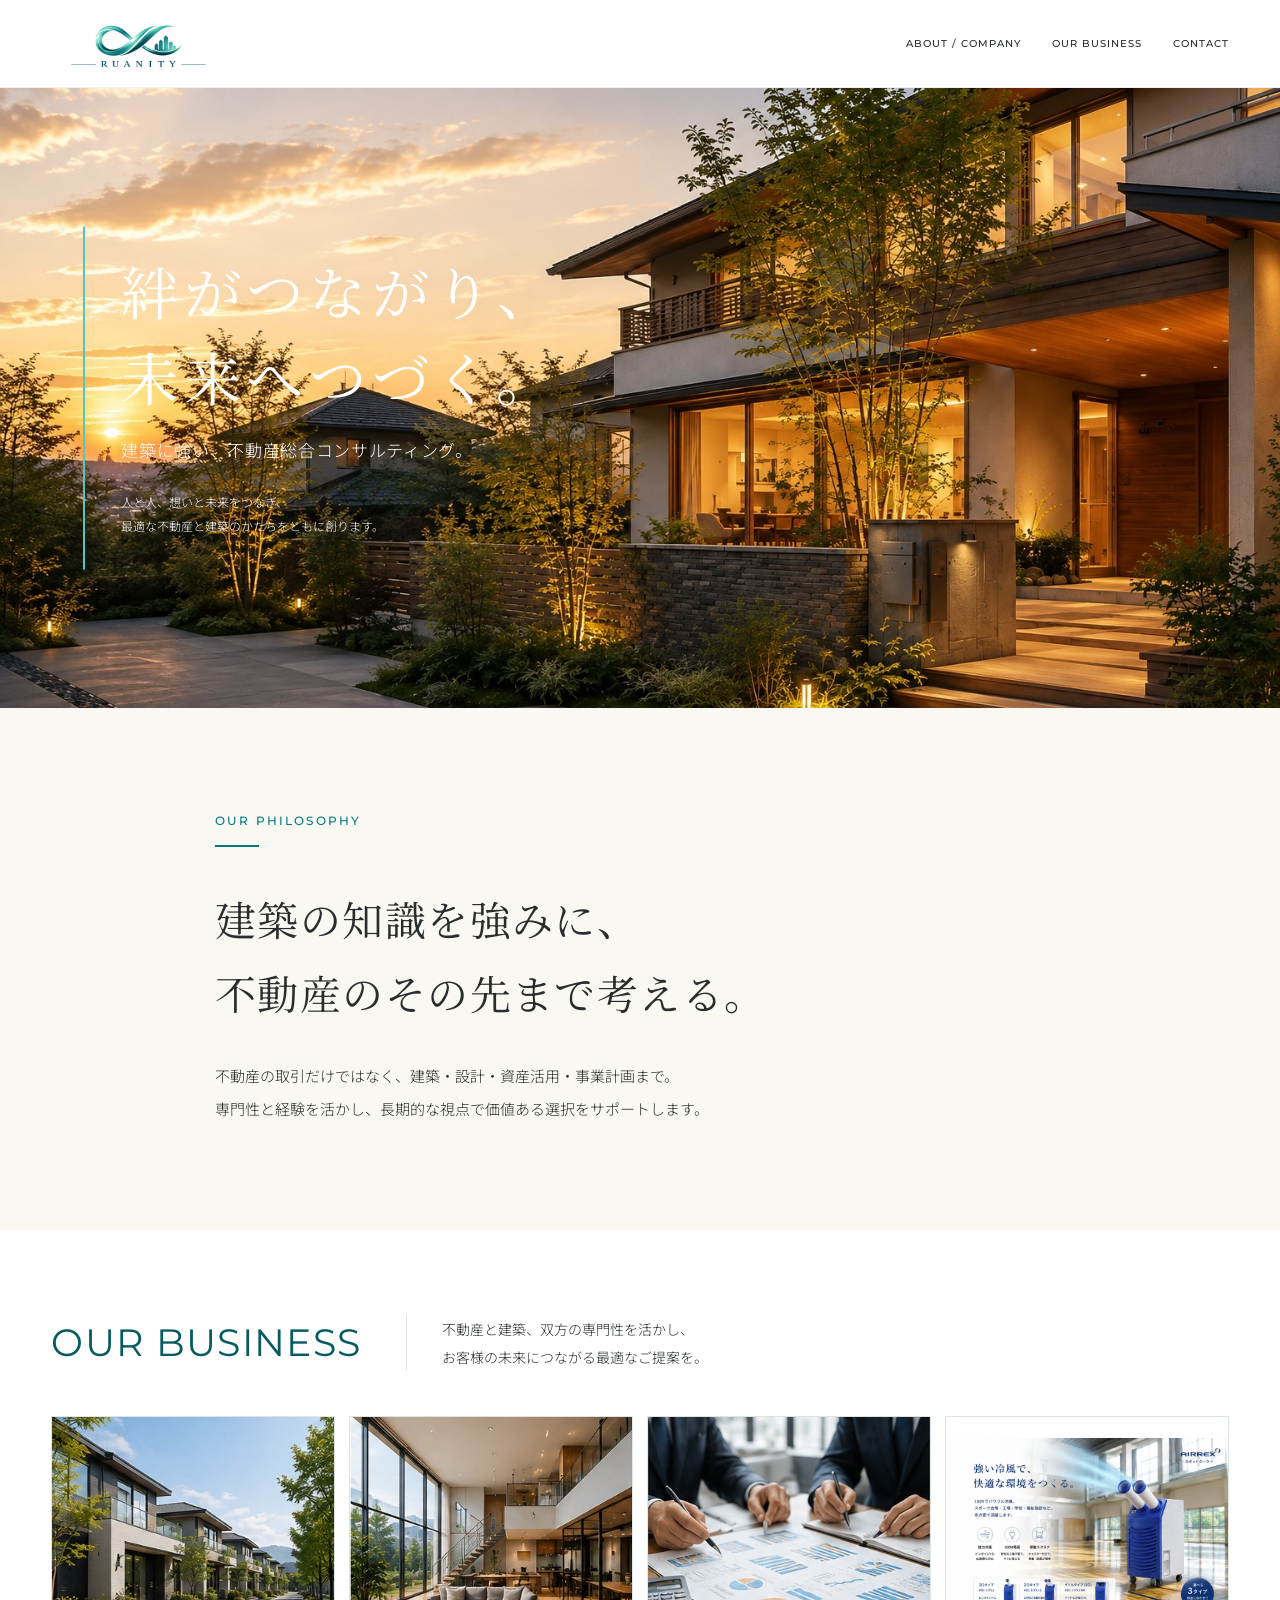
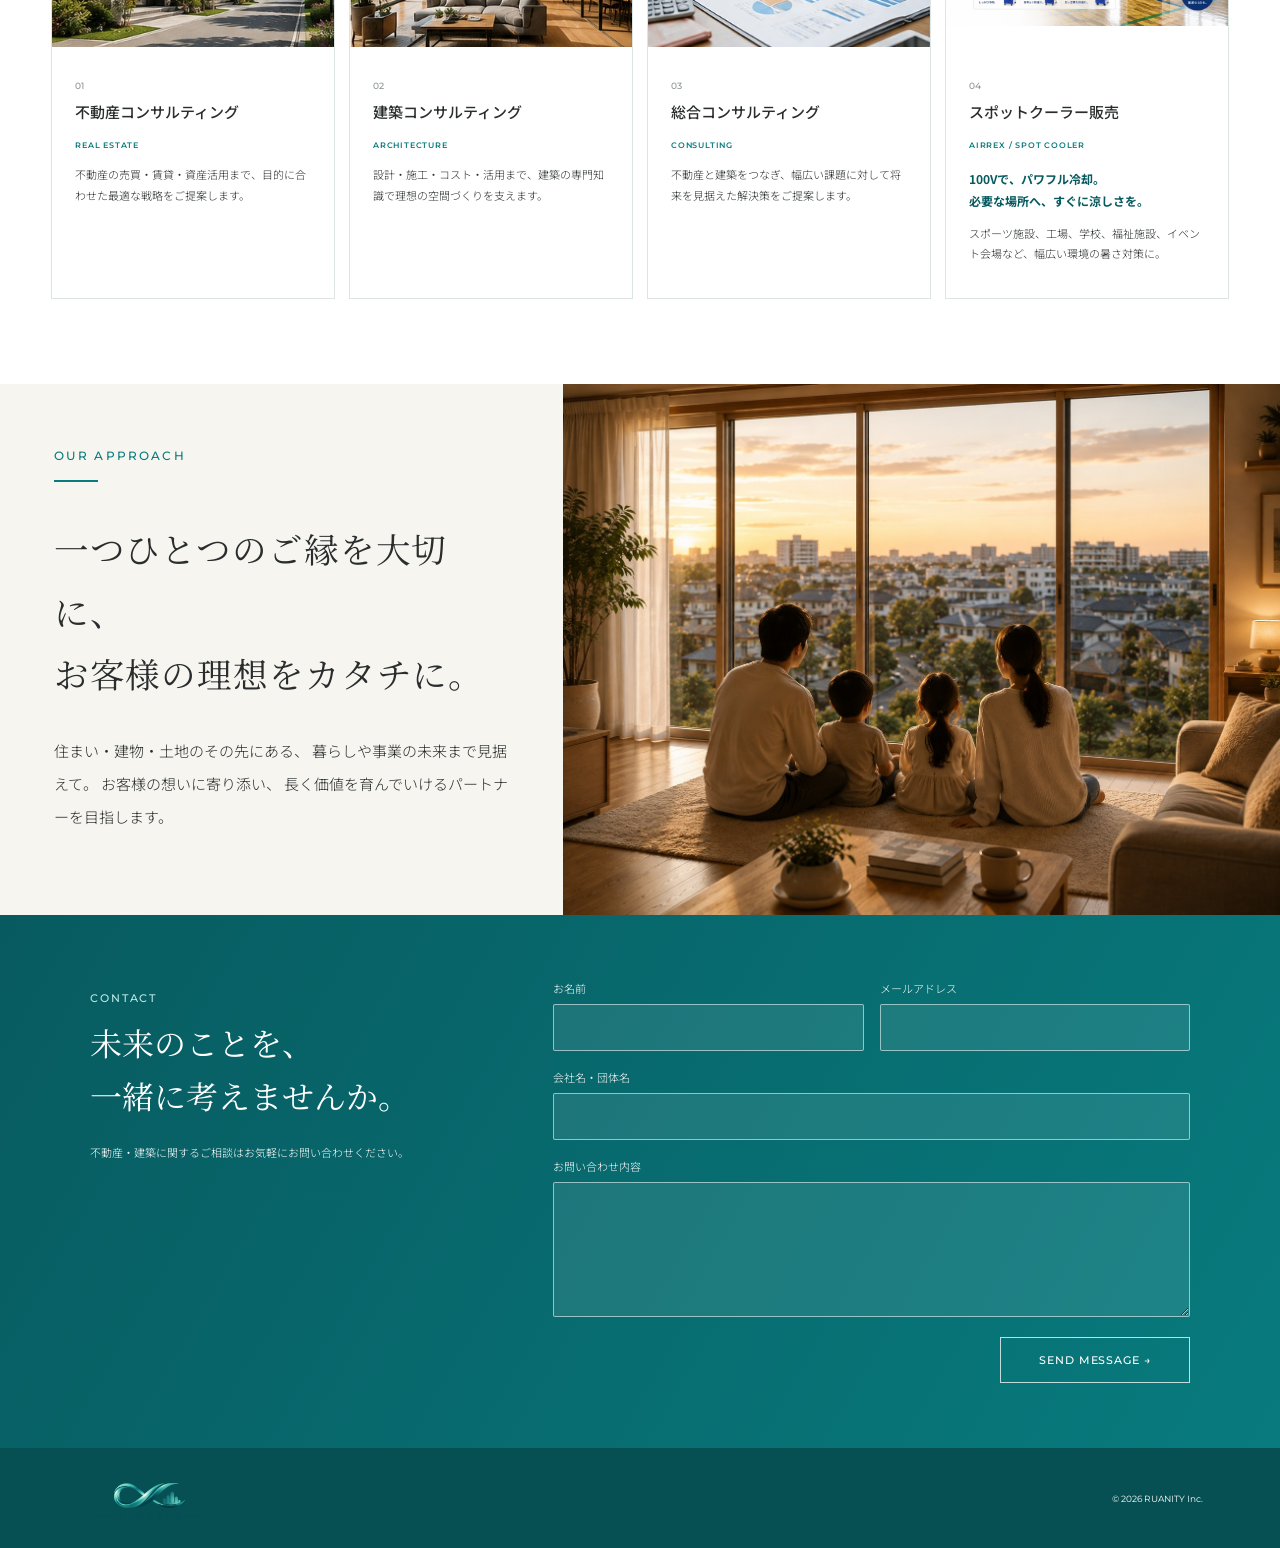
==== index.html @ d3b25cd1 "Update index.html" ====
<!doctype html>
<html lang="ja">
<head>
<meta charset="utf-8">
<meta name="viewport" content="width=device-width,initial-scale=1">
<title>RUANITY株式会社｜建築に強い、不動産総合コンサルティング。</title>
<meta name="description" content="絆がつながり、未来へつづく。建築に強い、不動産総合コンサルティング。RUANITY株式会社。">
<link rel="preconnect" href="https://fonts.googleapis.com">
<link rel="preconnect" href="https://fonts.gstatic.com" crossorigin>
<link href="https://fonts.googleapis.com/css2?family=Montserrat:wght@400;500;600&family=Noto+Sans+JP:wght@300;400;500&family=Noto+Serif+JP:wght@400;500&display=swap" rel="stylesheet">
<link rel="stylesheet" href="styles.css">
</head>
<body>
<header>
<a class="brand" href="index.html#top">
  <img src="assets/ruanity-logo.png" alt="RUANITY株式会社">
</a>
  <button class="menu" aria-label="メニュー">MENU</button>
  <nav>
  <a href="company.html">ABOUT / COMPANY</a>
  <a href="business.html">OUR BUSINESS</a>
  <a href="#contact">CONTACT</a>
</nav>
</header>

<main id="top">
<section class="hero">
  <div class="hero-image"><img src="assets/hero-house.jpg" alt="モダンな住宅外観"></div>
  <div class="hero-overlay">
    <h1>絆がつながり、<br>未来へつづく。</h1>
    <p class="hero-sub">建築に強い、不動産総合コンサルティング。</p>
    <p class="hero-copy">人と人、想いと未来をつなぎ、<br>最適な不動産と建築のかたちをともに創ります。</p>
  </div>
</section>

<section class="intro" id="about">
  <div class="intro-inner">
    <p class="label">OUR PHILOSOPHY</p>
    <h2>建築の知識を強みに、<br>不動産のその先まで考える。</h2>
    <p class="intro-description">
      不動産の取引だけではなく、建築・設計・資産活用・事業計画まで。<br class="desktop-only">
      専門性と経験を活かし、長期的な視点で価値ある選択をサポートします。
    </p>
  </div>
</section>

<section class="business" id="business">
  <div class="section-head">
  <h2>OUR BUSINESS</h2>
  <p>
    不動産と建築、双方の専門性を活かし、<br>
    お客様の未来につながる最適なご提案を。
  </p>
</div>
  <div class="cards">
    <article><div class="photo"><img src="assets/real-estate.jpg" alt="住宅街のイメージ"></div><div class="card-text"><b>01</b><h3>不動産コンサルティング</h3><small>REAL ESTATE</small><p>不動産の売買・賃貸・資産活用まで、目的に合わせた最適な戦略をご提案します。</p></div></article>
    <article><div class="photo"><img src="assets/architecture-interior.jpg" alt="住宅建築のイメージ"></div><div class="card-text"><b>02</b><h3>建築コンサルティング</h3><small>ARCHITECTURE</small><p>設計・施工・コスト・活用まで、建築の専門知識で理想の空間づくりを支えます。</p></div></article>
    <article><div class="photo"><img src="assets/consulting.jpg" alt="コンサルティングのイメージ"></div><div class="card-text"><b>03</b><h3>総合コンサルティング</h3><small>CONSULTING</small><p>不動産と建築をつなぎ、幅広い課題に対して将来を見据えた解決策をご提案します。</p></div></article>
    <article class="airrex-card">
  <a href="airrex.html">
    <div class="photo">
      <img src="assets/spot-cooler.jpg" alt="体育館で使用するAIRREXスポットクーラー">
    </div>
    <div class="card-text">
      <b>04</b>
      <h3>スポットクーラー販売</h3>
      <small>AIRREX / SPOT COOLER</small>
      <p class="airrex-lead">
        <strong>100Vで、パワフル冷却。<br>必要な場所へ、すぐに涼しさを。</strong>
      </p>
      <p>スポーツ施設、工場、学校、福祉施設、イベント会場など、幅広い環境の暑さ対策に。</p>
    </div>
  </a>
</article>
</section>

<section class="approach" id="approach">
  <div class="approach-copy">
    <p class="label">OUR APPROACH</p>

    <h2>
      一つひとつのご縁を大切に、<br>
      お客様の理想をカタチに。
    </h2>

    <p>
      住まい・建物・土地のその先にある、
      暮らしや事業の未来まで見据えて。
      お客様の想いに寄り添い、
      長く価値を育んでいけるパートナーを目指します。
    </p>
  </div>

  <div class="approach-image">
    <img src="assets/approach-family.jpg" alt="住まいと家族のイメージ">
  </div>
</section>

<section class="contact" id="contact">
  <div class="contact-intro">
    <p class="label light">CONTACT</p>
    <h2>未来のことを、<br>一緒に考えませんか。</h2>
    <p>不動産・建築に関するご相談はお気軽にお問い合わせください。</p>
  </div>
  <form class="contact-form" action="https://formsubmit.co/k.ishikawa@ruanity.com" method="POST">
    <input type="hidden" name="_subject" value="RUANITY Webサイトからのお問い合わせ">
    <input type="hidden" name="_captcha" value="false">
    <input type="text" name="_honey" style="display:none">
    <label class="field"><span>お名前</span><input type="text" name="お名前" required autocomplete="name"></label>
    <label class="field"><span>メールアドレス</span><input type="email" name="メールアドレス" required autocomplete="email"></label>
    <label class="field full"><span>会社名・団体名</span><input type="text" name="会社名・団体名" autocomplete="organization"></label>
    <label class="field full"><span>お問い合わせ内容</span><textarea name="お問い合わせ内容" required></textarea></label>
    <button type="submit">SEND MESSAGE →</button>
  </form>
</section>
</main>

<footer>
  <div class="footbrand">
    <a href="index.html#top">
      <img src="assets/ruanity-logo.png" alt="RUANITY株式会社">
    </a>
  </div>
  <p>© 2026 RUANITY Inc.</p>
</footer>
<script>
const btn=document.querySelector('.menu');
btn.addEventListener('click',()=>document.body.classList.toggle('open'));
document.querySelectorAll('nav a').forEach(a=>a.addEventListener('click',()=>document.body.classList.remove('open')));
</script>
</body>
</html>
---- styles.css ----
/* RUANITY | consolidated styles.css | 2026-10-08 */
:root{--teal:#087b7e;--deep:#075b60;--ink:#292d2d;--cream:#faf8f3;--mist:#edf6f4;--line:#dce5e2}
*{box-sizing:border-box}
html{scroll-behavior:smooth}
body{margin:0;color:var(--ink);font-family:'Noto Sans JP',sans-serif;font-weight:300;background:#fff}
a{text-decoration:none;color:inherit}

/* Header */
header{height:88px;padding:0 4vw;display:flex;align-items:center;justify-content:space-between;background:rgba(255,255,255,.96);position:sticky;top:0;z-index:30;border-bottom:1px solid #eee;backdrop-filter:blur(10px)}
.brand{display:flex;align-items:center;color:var(--deep)}
.brand img{display:block;width:175px;height:72px;object-fit:contain}
nav{display:flex;gap:31px;font:500 10px Montserrat,sans-serif;letter-spacing:.1em}
nav a:hover{color:var(--teal)}
.menu{display:none;background:none;border:0;font:500 10px Montserrat,sans-serif;letter-spacing:.15em;cursor:pointer}

/* Hero */
.hero{height:620px;position:relative;overflow:hidden}
.hero-image{position:absolute;inset:0;overflow:hidden;background:linear-gradient(110deg,#223330,#786e5d 48%,#d8c8aa)}
.hero-image img{display:block;width:100%;height:100%;object-fit:cover}
.hero-overlay{position:absolute;z-index:3;left:6.5vw;top:50%;transform:translateY(-50%);color:white;border-left:2px solid #55c5c1;padding:20px 0 20px 36px}
.hero h1{font:400 clamp(43px,4.5vw,67px)/1.5 'Noto Serif JP',serif;letter-spacing:.08em;margin:0 0 13px}
.hero-sub{font-size:17px;letter-spacing:.04em}
.hero-copy{font-size:12px;line-height:2;margin-top:28px}

/* Common headings */
.label{font:500 12px Montserrat,sans-serif;letter-spacing:.18em;color:var(--teal)}
.intro h2,.approach h2,.company h2,.contact h2,.airrex h2{font-family:'Noto Serif JP',serif;font-weight:400}

/* Philosophy / formerly About */
.intro#about{display:block;padding:105px max(30px,calc((100% - 1100px)/2));background:var(--cream)}
.intro#about .intro-inner{max-width:850px;margin:0 auto}
.intro#about .label,.approach#approach .label{display:block;margin:0 0 35px}
.intro#about .label::after,.approach#approach .label::after{content:'';display:block;width:44px;height:2px;background:var(--teal);margin-top:17px}
.intro#about h2{font-size:clamp(28px,3.2vw,42px);line-height:1.8;letter-spacing:.035em;margin:0 0 30px}
.intro#about .intro-description{font-size:15px;line-height:2.2;margin:0;max-width:760px}

/* Business cards */
.business{padding:85px 4vw}
.business#business .section-head{display:flex;align-items:center;gap:45px;margin-bottom:45px}
.business#business .section-head h2{font:400 clamp(27px,3vw,42px)/1.3 Montserrat,sans-serif;letter-spacing:.035em;color:var(--deep);margin:0;flex-shrink:0}
.business#business .section-head p{font-size:14px;font-weight:300;line-height:2;margin:0;padding-left:35px;border-left:1px solid var(--line)}
.cards{display:grid;grid-template-columns:repeat(4,minmax(0,1fr));gap:14px}
.cards article{border:1px solid var(--line);background:white;min-width:0}
.photo{height:230px;position:relative;overflow:hidden;background:#aaa}
.photo img{width:100%;height:100%;display:block;object-fit:cover}
.p-real{background:linear-gradient(145deg,#7e9b92,#d8dfd5)}
.p-arch{background:linear-gradient(145deg,#a99680,#e9e0d1)}
.p-consult{background:linear-gradient(145deg,#657b78,#d9d0c1)}
.p-cool{background:linear-gradient(145deg,#dcebea,#8fb6b3)}
.card-text{padding:23px}
.card-text>b{font:500 9px Montserrat,sans-serif;color:#8c9491}
.card-text h3{font-size:15px;margin:7px 0;font-weight:500}
.card-text small{font:600 8px Montserrat,sans-serif;color:var(--teal);letter-spacing:.1em}
.card-text p{font-size:11px;line-height:1.9}
.airrex-card .photo{height:230px;background:#fff}
.airrex-card .photo img{width:100%;height:100%;object-fit:contain;object-position:center}
.airrex-lead{margin:15px 0 6px;color:var(--deep);font-size:12px!important;line-height:1.8!important}
.airrex-link{margin-top:22px}
.airrex-link a{color:#0b6f73;text-decoration:none;font-weight:600;letter-spacing:.04em}
.airrex-link a:hover{text-decoration:underline}

/* Approach */
.approach#approach{display:grid;grid-template-columns:44% 56%;background:#f7f5f0}
.approach#approach .approach-copy{padding:64px 4.2vw;min-width:0}
.approach#approach .approach-copy h2{font-size:clamp(25px,2.7vw,37px);line-height:1.8;letter-spacing:.025em;word-break:normal;overflow-wrap:normal;margin:0 0 30px}
.approach#approach .approach-copy>p:not(.label){max-width:590px;font-size:15px;line-height:2.2}
.approach-image{position:relative;min-height:390px;overflow:hidden;background:linear-gradient(140deg,#efe5d3,#a7b6a6 55%,#5c7568)}
.approach-image img{display:block;width:100%;height:100%;object-fit:cover}

/* Legacy optional sections: retain styling for other pages */
.airrex{display:grid;grid-template-columns:1fr 1fr;align-items:center;padding:70px 7vw;background:white}
.airrex h2{font-family:Montserrat,sans-serif;font-size:36px;color:var(--deep);letter-spacing:.06em}
.airrex h2 span{font-family:'Noto Serif JP',serif;font-size:21px;color:var(--ink);letter-spacing:0}
.airrex p{font-size:12px;line-height:2}
.note{color:#7e8784;font-size:9px!important}
.airrex-image{height:270px;background:linear-gradient(150deg,#edf7f5,#fff);position:relative;overflow:hidden}
.airrex-image img{display:block;width:100%;height:100%;object-fit:cover}
.cooler{position:absolute;width:180px;height:140px;background:#f3f4f1;border:1px solid #aebdb9;bottom:25px;left:50%;transform:translateX(-50%);box-shadow:15px 18px 30px #cad6d2}
.cooler strong{position:absolute;top:18px;left:55px;color:var(--deep);font:600 12px Montserrat,sans-serif}
.cooler i{position:absolute;width:45px;height:100px;border:7px solid var(--teal);border-radius:25px;background:#e9efed;top:-88px;left:42px}
.cooler i:nth-child(2){left:99px;transform:rotate(7deg)}
.company{padding:38px 7vw;background:var(--cream);display:grid;grid-template-columns:160px 1fr;gap:4vw}
.company h2{font-size:22px;margin:5px 0 0}
.company dl{margin:0;border-top:1px solid var(--line)}
.company dl div{display:grid;grid-template-columns:110px 1fr;border-bottom:1px solid var(--line);padding:11px 0;font-size:11px}
.company dt{font:400 9px Montserrat,'Noto Sans JP',sans-serif;letter-spacing:.12em;color:#8b8b8b}
.company dd{margin:0;font-size:11px}
.company-title h2{font:400 18px Montserrat,'Noto Sans JP',sans-serif;letter-spacing:.08em;color:var(--deep);margin:8px 0 0}

/* Contact form */
.contact{padding:65px 7vw;background:linear-gradient(120deg,var(--deep),var(--teal));color:white;display:grid;grid-template-columns:minmax(260px,34%) minmax(0,1fr);gap:7vw;align-items:start}
.light{color:#bce9e5}
.contact h2{font-size:clamp(27px,2.5vw,38px);line-height:1.65;margin:8px 0 20px}
.contact p{font-size:11px}
.contact-intro p:last-child{max-width:360px;line-height:1.9}
.contact>a{border:1px solid rgba(255,255,255,.65);padding:20px 24px;min-width:330px;display:flex;justify-content:space-between;font-size:12px}
.contact-form{width:100%;display:grid;grid-template-columns:1fr 1fr;gap:18px 16px}
.contact-form .field{display:flex;flex-direction:column;gap:8px;min-width:0;color:#fff;font-size:11px}
.contact-form .full{grid-column:1/-1}
.contact-form input,.contact-form textarea{display:block;width:100%;min-width:0;margin:0;border:1px solid rgba(255,255,255,.55);background:rgba(255,255,255,.09);color:#fff;padding:13px 14px;font:300 13px 'Noto Sans JP',sans-serif;border-radius:2px;outline:none}
.contact-form textarea{min-height:135px;resize:vertical}
.contact-form input:focus,.contact-form textarea:focus{border-color:#fff;background:rgba(255,255,255,.14)}
.contact-form button{grid-column:1/-1;width:190px;margin:2px 0 0 auto;padding:15px 18px;border:1px solid rgba(255,255,255,.75);background:transparent;color:#fff;font:500 11px Montserrat,'Noto Sans JP',sans-serif;letter-spacing:.08em;cursor:pointer}
.contact-form button:hover{background:#fff;color:var(--deep)}

/* Footer */
footer{height:100px;padding:0 6vw;background:#064f53;color:white;display:flex;align-items:center;justify-content:space-between}
.footbrand{display:flex;align-items:center;gap:10px;font:500 11px Montserrat,sans-serif;letter-spacing:.2em}
.footbrand img{display:block;width:145px;height:75px;object-fit:contain}
footer p{font:400 9px Montserrat,sans-serif}

/* Responsive */
@media(max-width:1050px){
  .approach#approach{grid-template-columns:48% 52%}
  .approach#approach .approach-copy h2{font-size:28px}
}
@media(max-width:780px){
  header{height:70px}
  .brand img{width:135px;height:58px}
  nav{display:none;position:absolute;top:70px;left:0;right:0;padding:28px 7vw;background:#fff;flex-direction:column}
  .open nav{display:flex}
  .menu{display:block}
  .hero{height:590px}
  .hero-overlay{left:6vw;right:6vw;padding-left:22px}
  .hero h1{font-size:40px}
  .hero-sub{font-size:14px}
  .intro#about{padding:75px 24px}
  .intro#about .intro-inner{max-width:100%}
  .intro#about h2{font-size:clamp(24px,5.5vw,32px);line-height:1.7}
  .intro#about .intro-description{font-size:14px}
  .desktop-only{display:none}
  .business{padding:70px 7vw}
  .business#business .section-head{display:block;margin-bottom:35px}
  .business#business .section-head h2{margin-bottom:20px}
  .business#business .section-head p{border-left:none;border-top:1px solid var(--line);padding:20px 0 0;font-size:14px}
  .cards{grid-template-columns:1fr}
  .photo{height:210px}
  .approach#approach{grid-template-columns:1fr}
  .approach#approach .approach-copy{padding:58px 7vw}
  .approach#approach .approach-copy h2{font-size:clamp(24px,5vw,30px);line-height:1.65}
  .approach#approach .approach-copy>p:not(.label){font-size:14px}
  .approach-image{min-height:300px}
  .airrex{grid-template-columns:1fr;gap:25px;padding:70px 7vw}
  .airrex-image{margin-top:15px}
  .airrex-card .photo{height:auto;aspect-ratio:16/10}
  .company{padding:42px 7vw;grid-template-columns:1fr;gap:16px}
  .contact{padding:58px 7vw;grid-template-columns:1fr;gap:34px}
  .contact>a{min-width:0}
  .contact-form{grid-template-columns:1fr;gap:15px}
  .contact-form .full,.contact-form button{grid-column:1}
  .contact-form button{width:100%;margin:4px 0 0}
  .footbrand img{width:120px;height:65px}
}
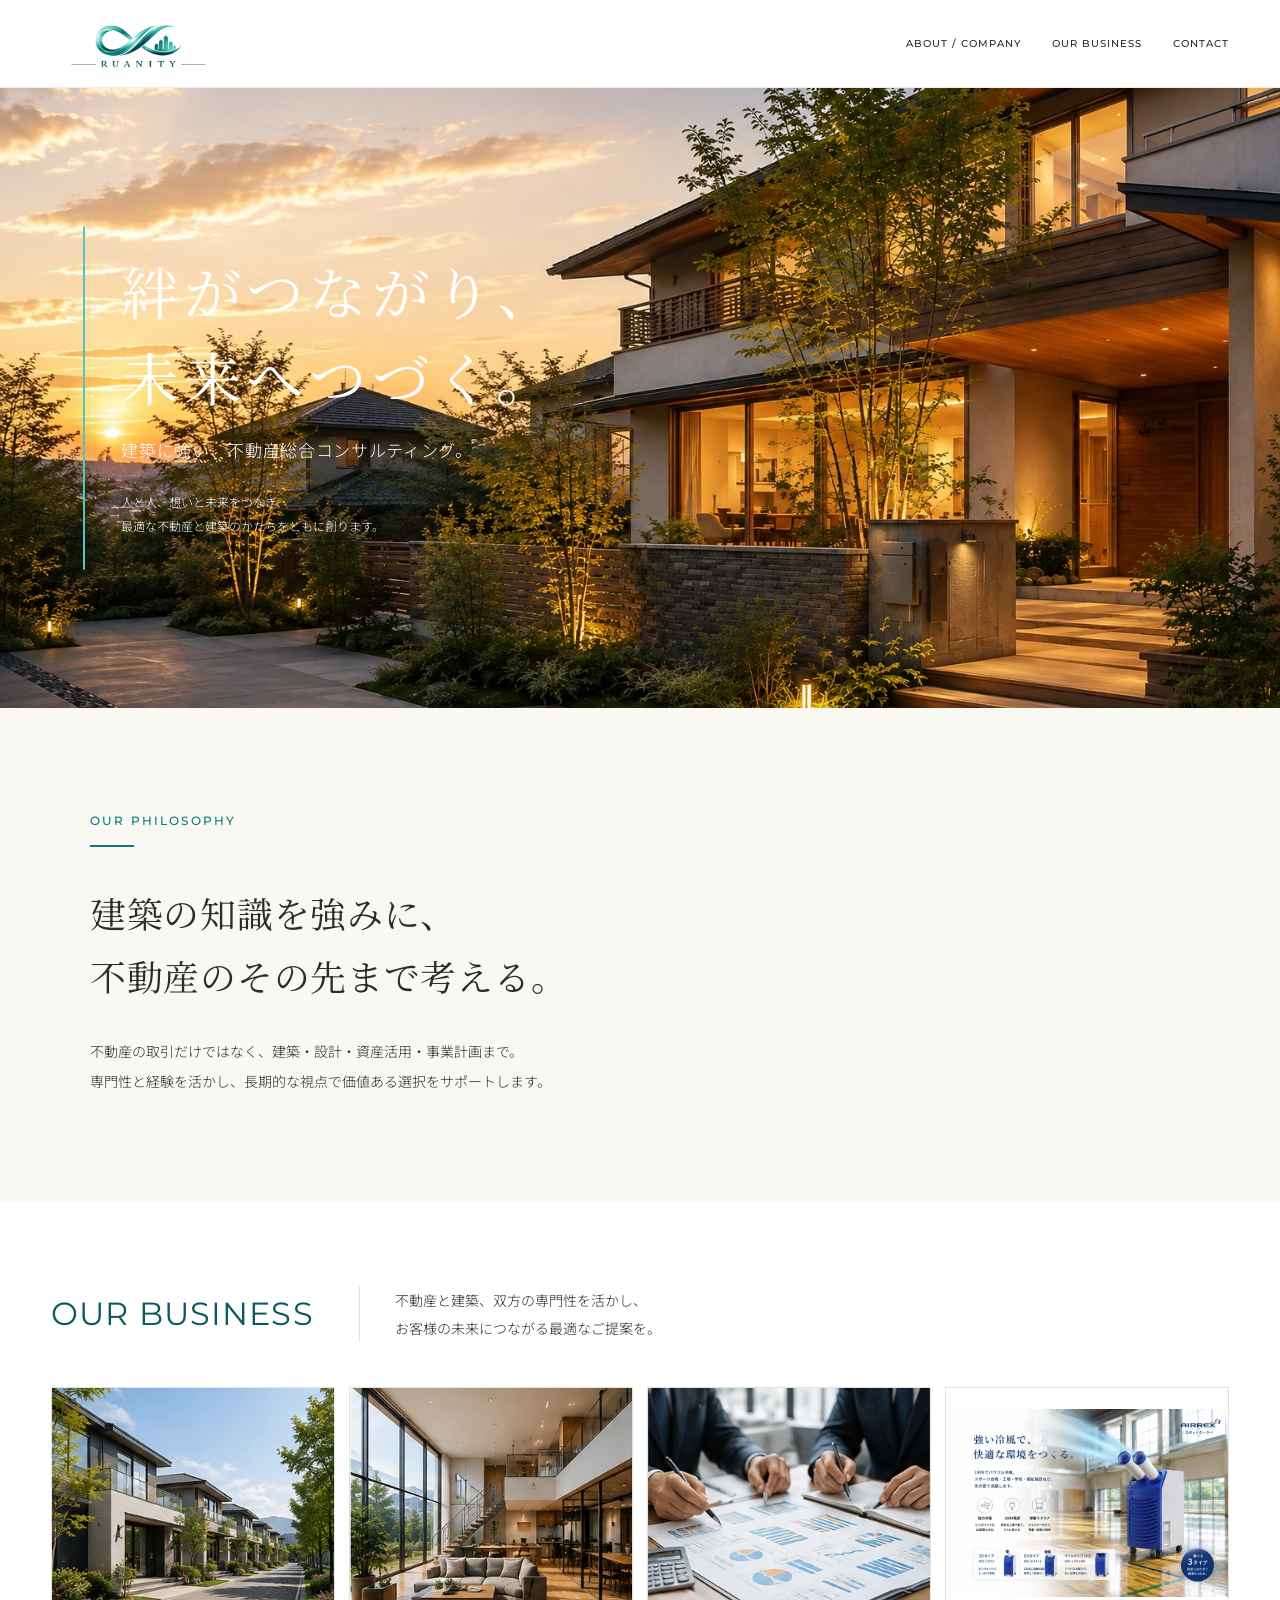
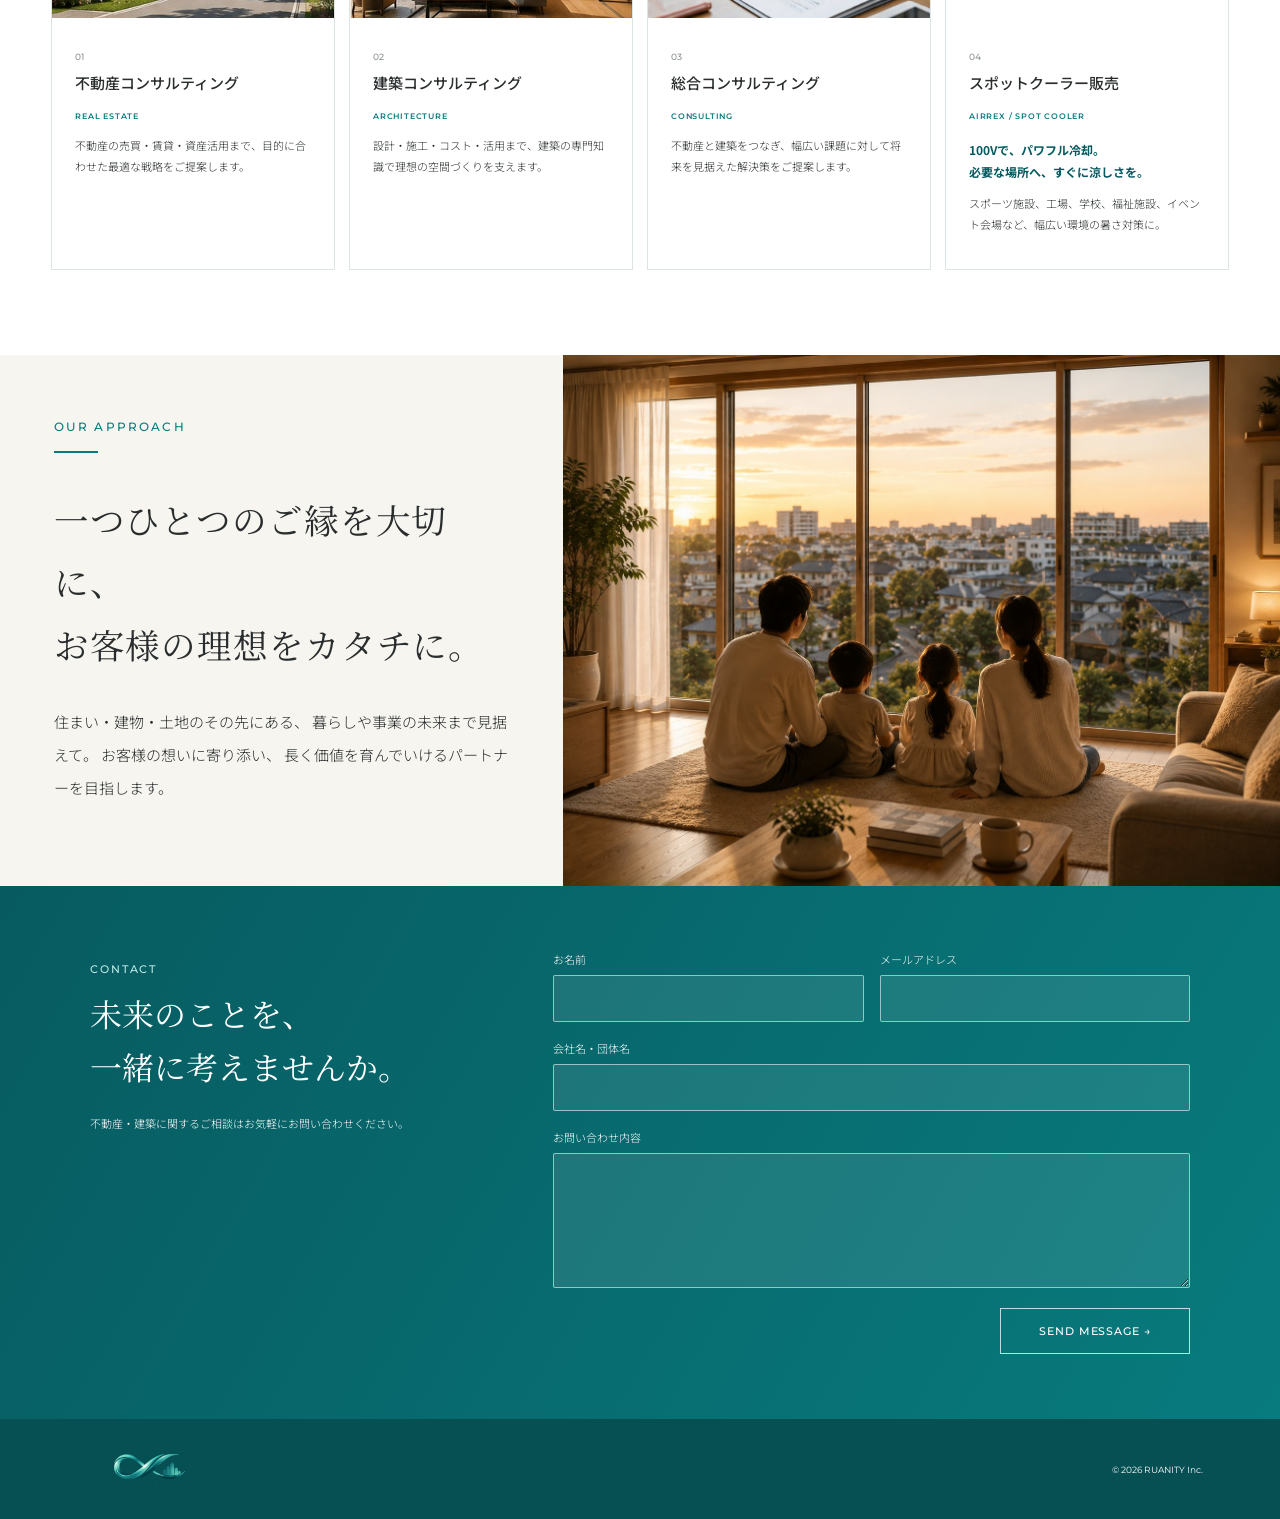
==== commit cb99dad4: "Add soft reveal to five homepage headings" ====
--- a/index.html
+++ b/index.html
@@ -27,7 +27,7 @@
 <section class="hero">
   <div class="hero-image"><img src="assets/hero-house.jpg" alt="モダンな住宅外観"></div>
   <div class="hero-overlay">
-    <h1>絆がつながり、<br>未来へつづく。</h1>
+    <h1 class="soft-reveal">絆がつながり、<br>未来へつづく。</h1>
     <p class="hero-sub">建築に強い、不動産総合コンサルティング。</p>
     <p class="hero-copy">人と人、想いと未来をつなぎ、<br>最適な不動産と建築のかたちをともに創ります。</p>
   </div>
@@ -35,7 +35,7 @@
 
 <section class="intro" id="about">
   <div class="intro-inner">
-    <p class="label">OUR PHILOSOPHY</p>
+    <p class="label soft-reveal">OUR PHILOSOPHY</p>
     <h2>建築の知識を強みに、<br>不動産のその先まで考える。</h2>
     <p class="intro-description">
       不動産の取引だけではなく、建築・設計・資産活用・事業計画まで。<br class="desktop-only">
@@ -46,7 +46,7 @@
 
 <section class="business" id="business">
   <div class="section-head">
-  <h2>OUR BUSINESS</h2>
+  <h2 class="soft-reveal">OUR BUSINESS</h2>
   <p>
     不動産と建築、双方の専門性を活かし、<br>
     お客様の未来につながる最適なご提案を。
@@ -76,7 +76,7 @@
 
 <section class="approach" id="approach">
   <div class="approach-copy">
-    <p class="label">OUR APPROACH</p>
+    <p class="label soft-reveal">OUR APPROACH</p>
 
     <h2>
       一つひとつのご縁を大切に、<br>
@@ -98,7 +98,7 @@
 
 <section class="contact" id="contact">
   <div class="contact-intro">
-    <p class="label light">CONTACT</p>
+    <p class="label light soft-reveal">CONTACT</p>
     <h2>未来のことを、<br>一緒に考えませんか。</h2>
     <p>不動産・建築に関するご相談はお気軽にお問い合わせください。</p>
   </div>
@@ -128,5 +128,23 @@
 btn.addEventListener('click',()=>document.body.classList.toggle('open'));
 document.querySelectorAll('nav a').forEach(a=>a.addEventListener('click',()=>document.body.classList.remove('open')));
 </script>
+<script>
+(function(){
+  const targets = document.querySelectorAll('.soft-reveal');
+  if (!('IntersectionObserver' in window) || window.matchMedia('(prefers-reduced-motion: reduce)').matches) return;
+  const observer = new IntersectionObserver((entries) => {
+    entries.forEach((entry) => {
+      if (entry.isIntersecting) {
+        entry.target.classList.add('soft-reveal-visible');
+        observer.unobserve(entry.target);
+      }
+    });
+  }, { threshold: 0.12 });
+  targets.forEach((target) => {
+    target.classList.add('soft-reveal-ready');
+    observer.observe(target);
+  });
+})();
+</script>
 </body>
 </html>
--- a/styles.css
+++ b/styles.css
@@ -28,10 +28,10 @@
 
 /* Philosophy / formerly About */
 .intro#about{display:block;padding:105px max(30px,calc((100% - 1100px)/2));background:var(--cream)}
-.intro#about .intro-inner{max-width:850px;margin:0 auto}
+.intro#about .intro-inner{width:100%;max-width:1100px;margin:0 auto}
 .intro#about .label,.approach#approach .label{display:block;margin:0 0 35px}
 .intro#about .label::after,.approach#approach .label::after{content:'';display:block;width:44px;height:2px;background:var(--teal);margin-top:17px}
-.intro#about h2{font-size:clamp(28px,3.2vw,42px);line-height:1.8;letter-spacing:.035em;margin:0 0 30px}
+.intro#about h2{font-size:clamp(27px,2.8vw,40px);line-height:1.75;letter-spacing:.02em;margin:0 0 30px;word-break:keep-all;overflow-wrap:normal}
 .intro#about .intro-description{font-size:15px;line-height:2.2;margin:0;max-width:760px}
 
 /* Business cards */
@@ -151,3 +151,23 @@
   .contact-form button{width:100%;margin:4px 0 0}
   .footbrand img{width:120px;height:65px}
 }
+/* PHILOSOPHYの文章を読みやすく */
+.intro#about .intro-description {
+  max-width: 900px;
+  font-size: 14px;
+  line-height: 2.1;
+}
+
+/* BUSINESS見出しを控えめに */
+.business#business .section-head h2 {
+  font-size: clamp(26px, 2.5vw, 36px);
+}
+
+/* スマートフォン */
+@media (max-width: 780px) {
+  .intro#about h2 {
+    font-size: clamp(23px, 5vw, 30px);
+    word-break: normal;
+    overflow-wrap: anywhere;
+  }
+}
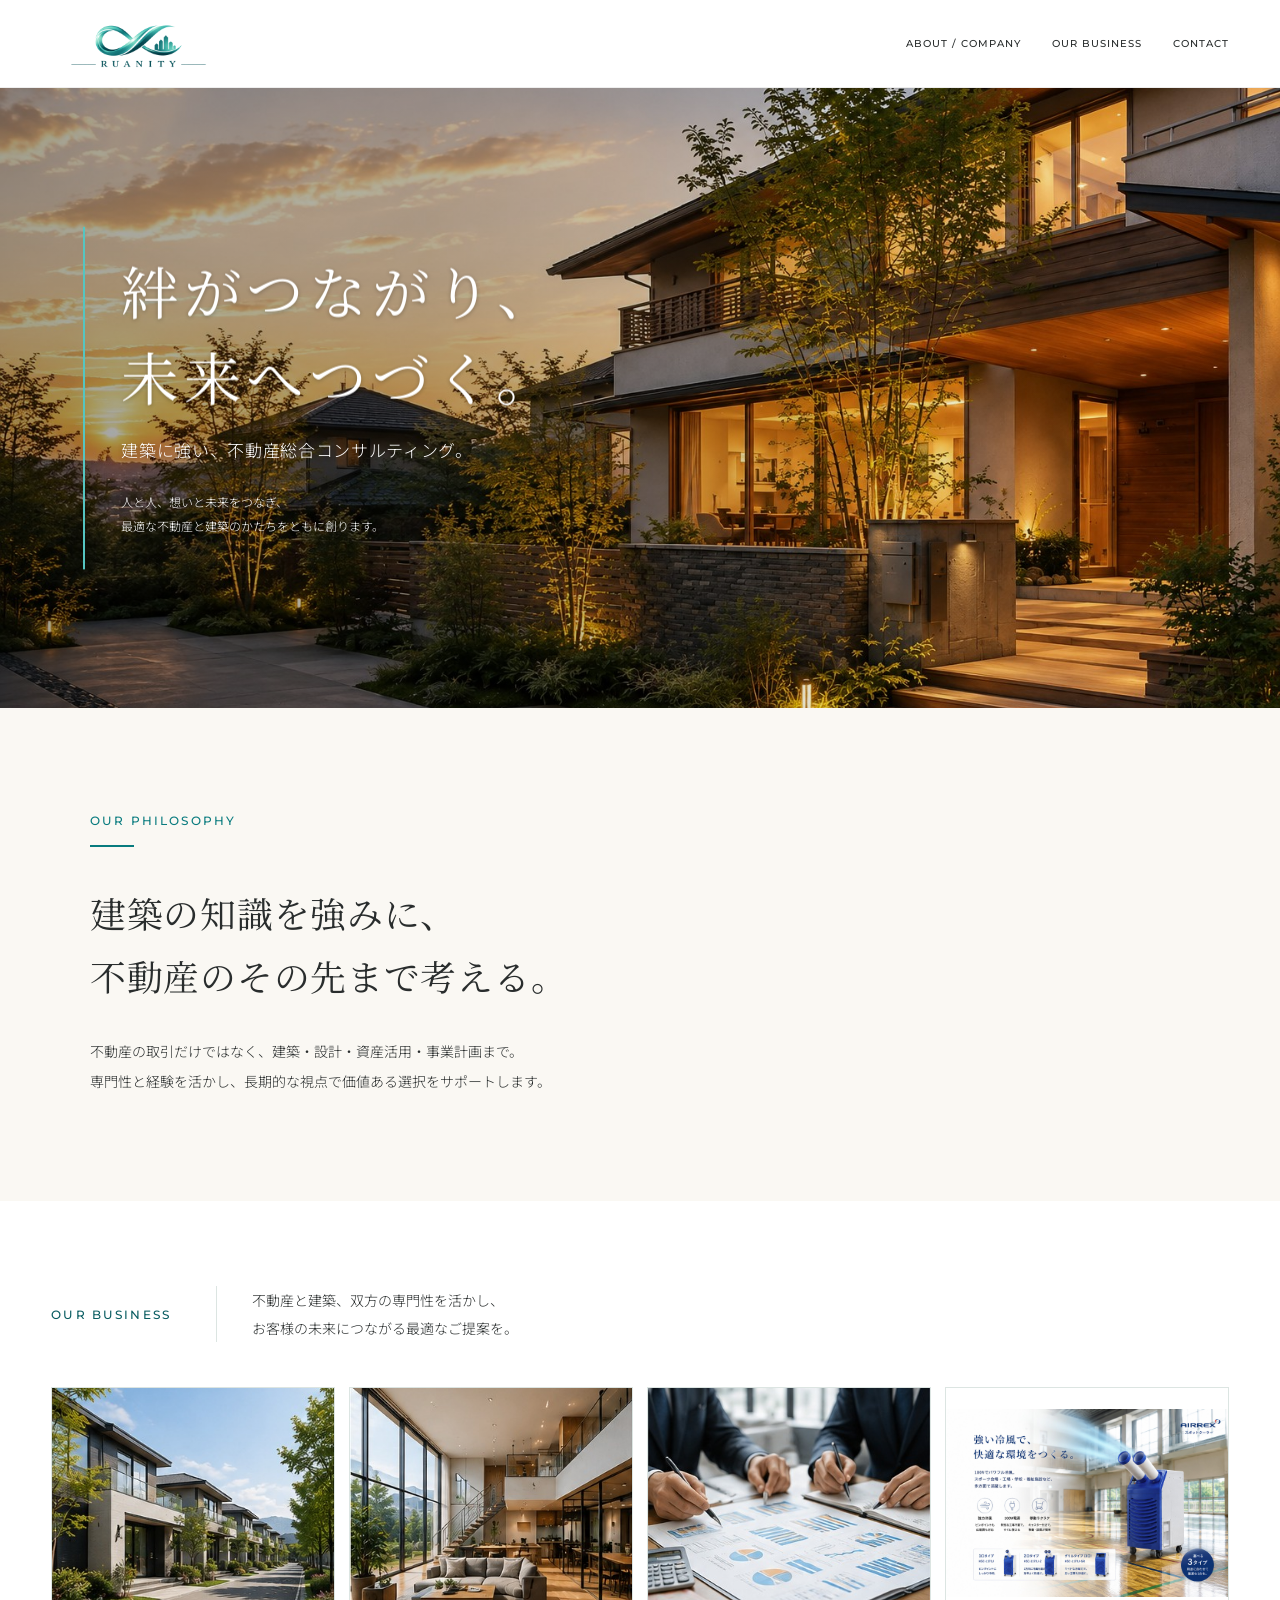
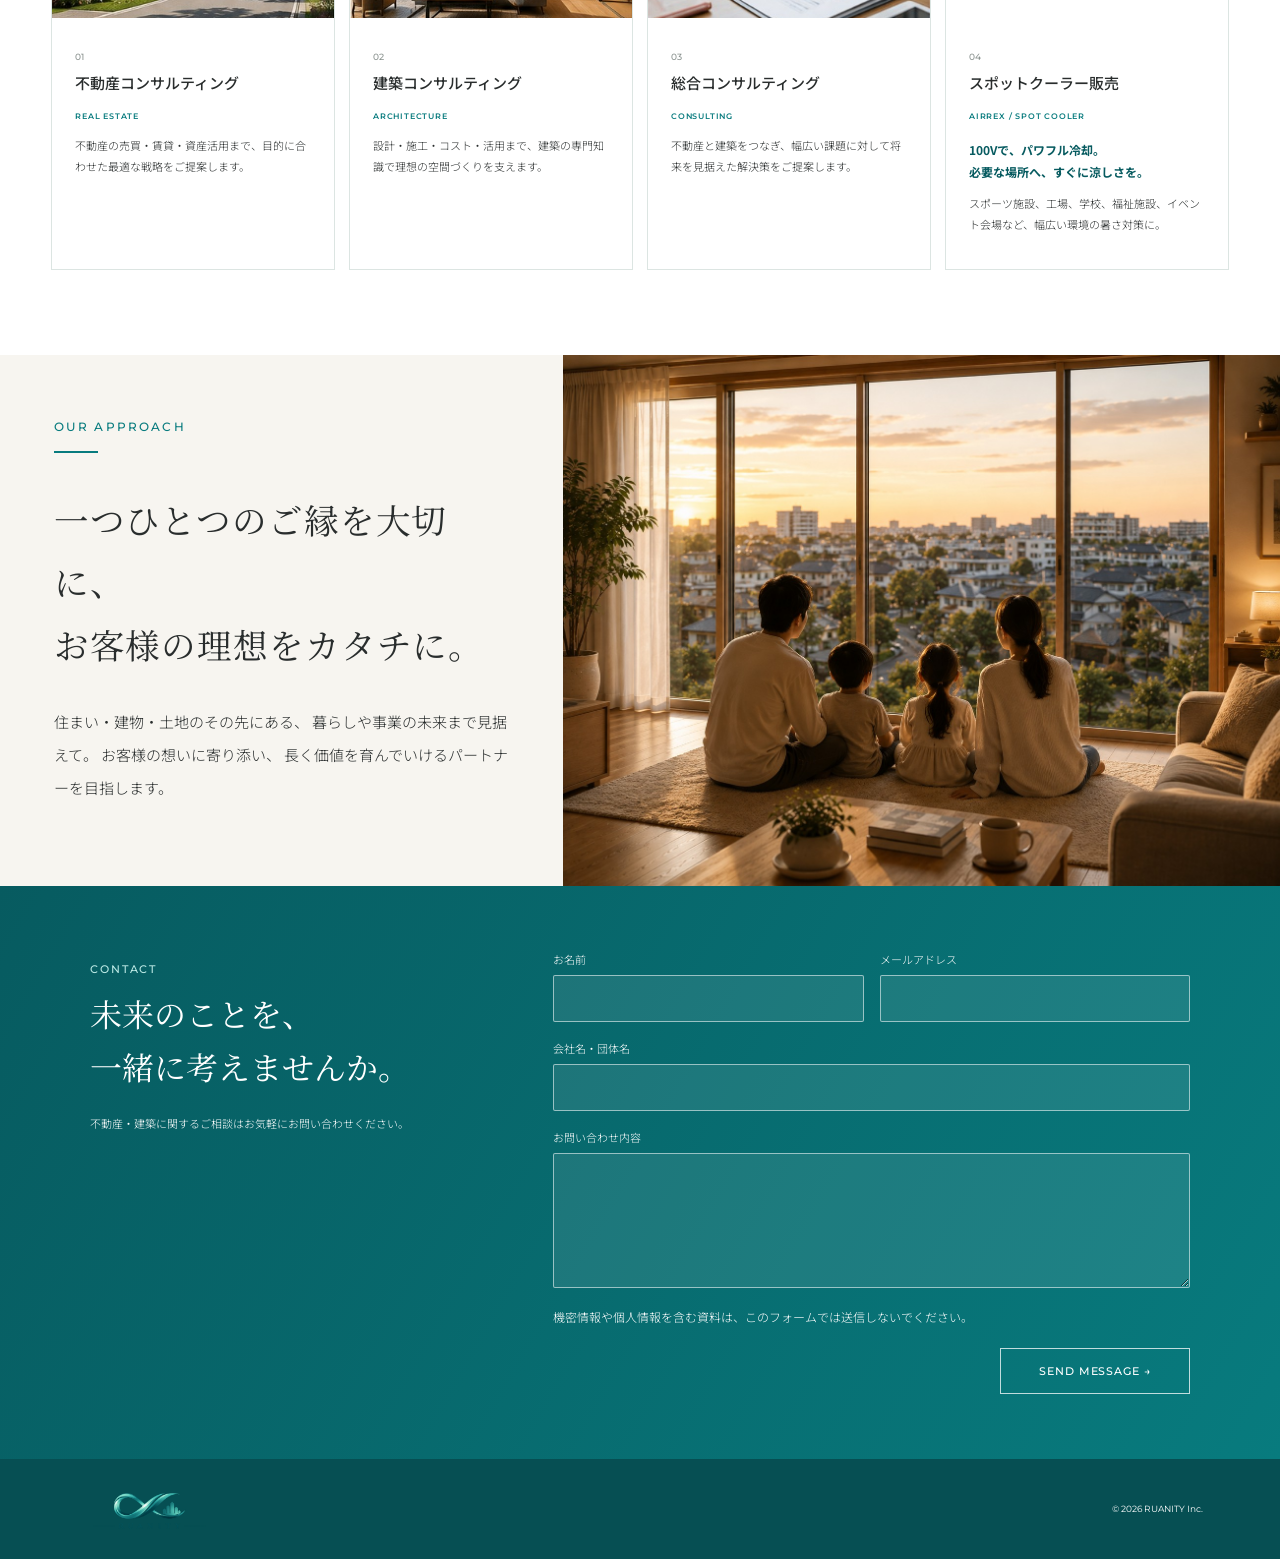
==== commit 605ff12c: "Add privacy notice beneath contact message field" ====
--- a/index.html
+++ b/index.html
@@ -109,7 +109,8 @@
     <label class="field"><span>お名前</span><input type="text" name="お名前" required autocomplete="name"></label>
     <label class="field"><span>メールアドレス</span><input type="email" name="メールアドレス" required autocomplete="email"></label>
     <label class="field full"><span>会社名・団体名</span><input type="text" name="会社名・団体名" autocomplete="organization"></label>
-    <label class="field full"><span>お問い合わせ内容</span><textarea name="お問い合わせ内容" required></textarea></label>
+    <label class="field full"><span>お問い合わせ内容</span><textarea name="お問い合わせ内容" required aria-describedby="contact-privacy-note"></textarea></label>
+    <p class="full" id="contact-privacy-note" style="margin:0;font-size:12px;line-height:1.8;">機密情報や個人情報を含む資料は、このフォームでは送信しないでください。</p>
     <button type="submit">SEND MESSAGE →</button>
   </form>
 </section>
--- a/styles.css
+++ b/styles.css
@@ -171,3 +171,38 @@
     overflow-wrap: anywhere;
   }
 }
+
+/* Subtle 1.2s blur-to-sharp reveal on selected headings only */
+.soft-reveal-ready{opacity:.12;filter:blur(10px)}
+.soft-reveal-ready.soft-reveal-visible{animation:soft-reveal-focus 1.2s ease-out both}
+@keyframes soft-reveal-focus{
+  0%{opacity:.12;filter:blur(10px)}
+  15%{opacity:.55;filter:blur(7px)}
+  55%{opacity:.95;filter:blur(3px)}
+  100%{opacity:1;filter:blur(0)}
+}
+/* Match OUR BUSINESS to the other English section labels */
+.business#business .section-head h2{
+  font:500 12px Montserrat,sans-serif;
+  letter-spacing:.18em;
+  line-height:normal;
+}
+@media(prefers-reduced-motion:reduce){
+  .soft-reveal-ready{opacity:1;filter:none}
+  .soft-reveal-ready.soft-reveal-visible{animation:none}
+}
+
+/* Improve hero text contrast while preserving the original photograph */
+.hero-image::after{
+  content:"";
+  position:absolute;
+  inset:0;
+  pointer-events:none;
+  background:linear-gradient(90deg,rgba(0,0,0,.36) 0%,rgba(0,0,0,.29) 34%,rgba(0,0,0,.10) 65%,rgba(0,0,0,0) 100%);
+}
+.hero-overlay{text-shadow:0 1px 4px rgba(0,0,0,.28)}
+@media(max-width:780px){
+  .hero-image::after{
+    background:linear-gradient(90deg,rgba(0,0,0,.39) 0%,rgba(0,0,0,.31) 60%,rgba(0,0,0,.12) 100%);
+  }
+}
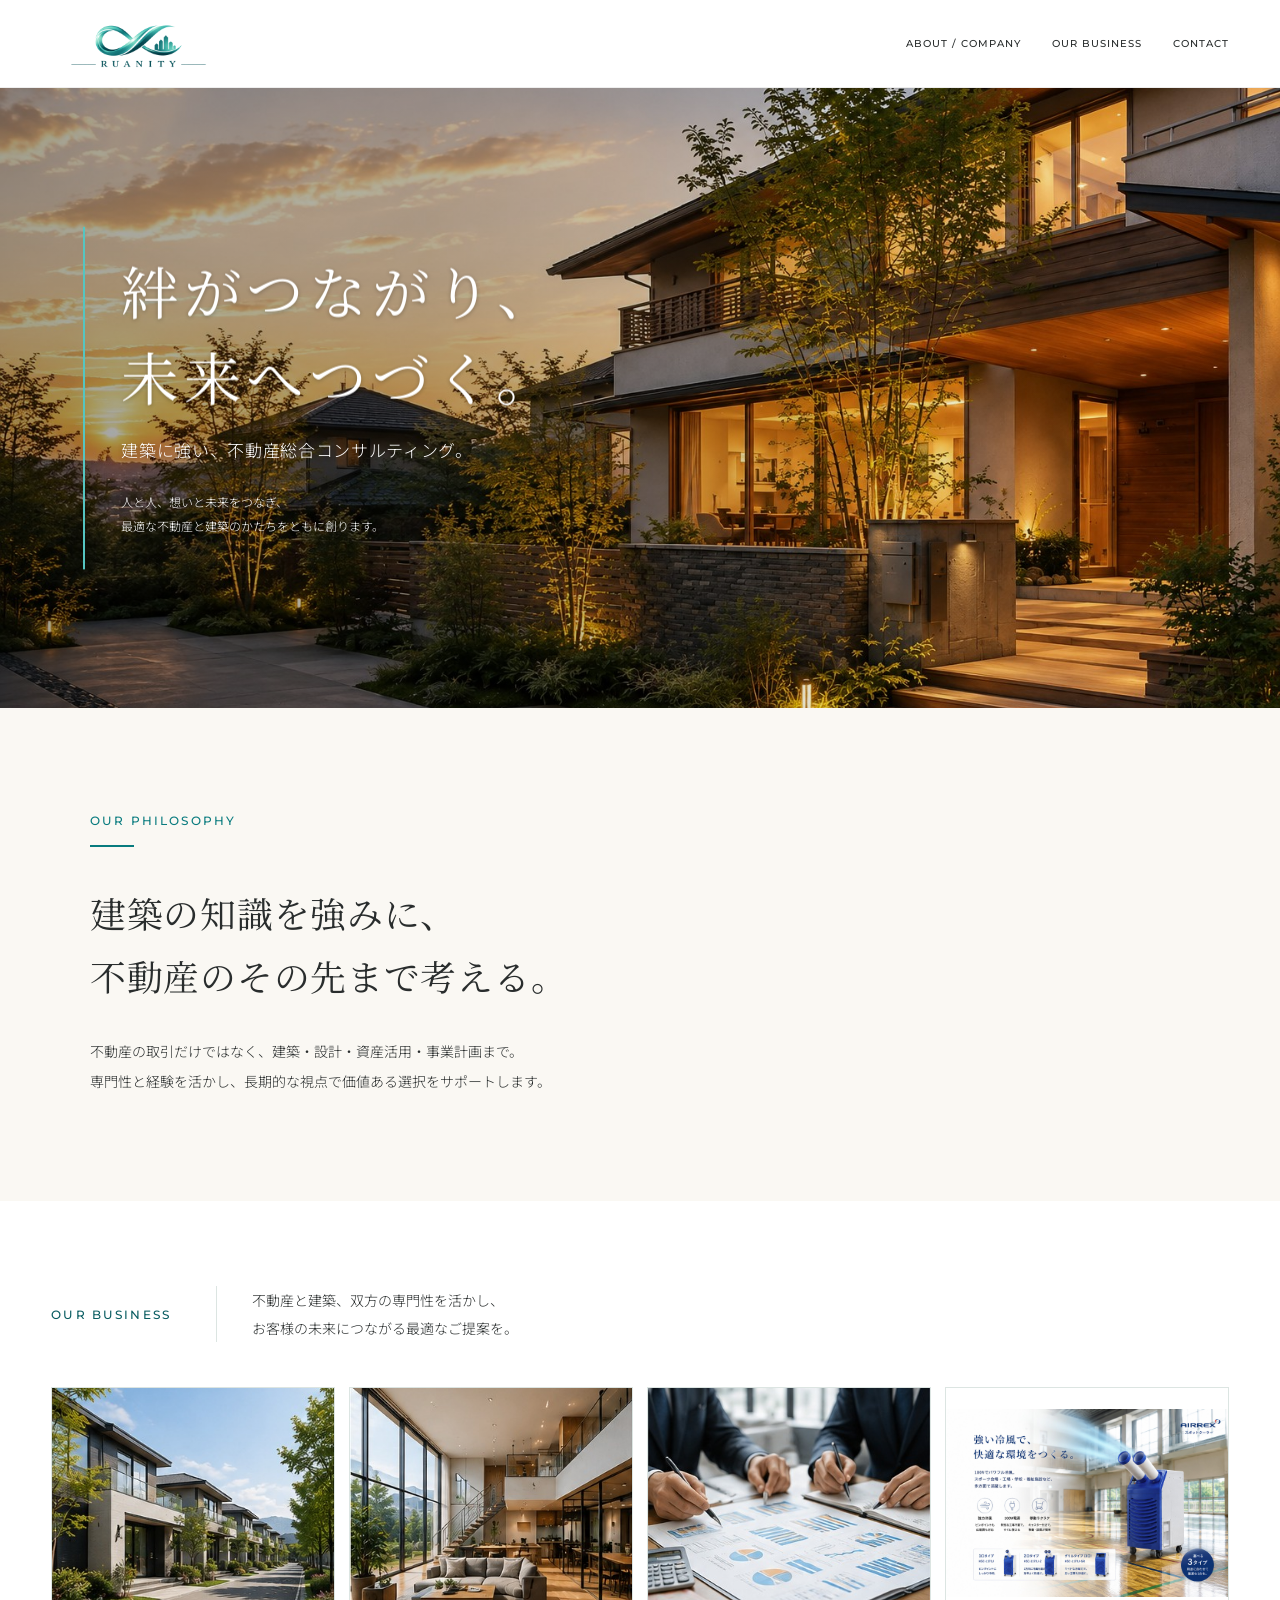
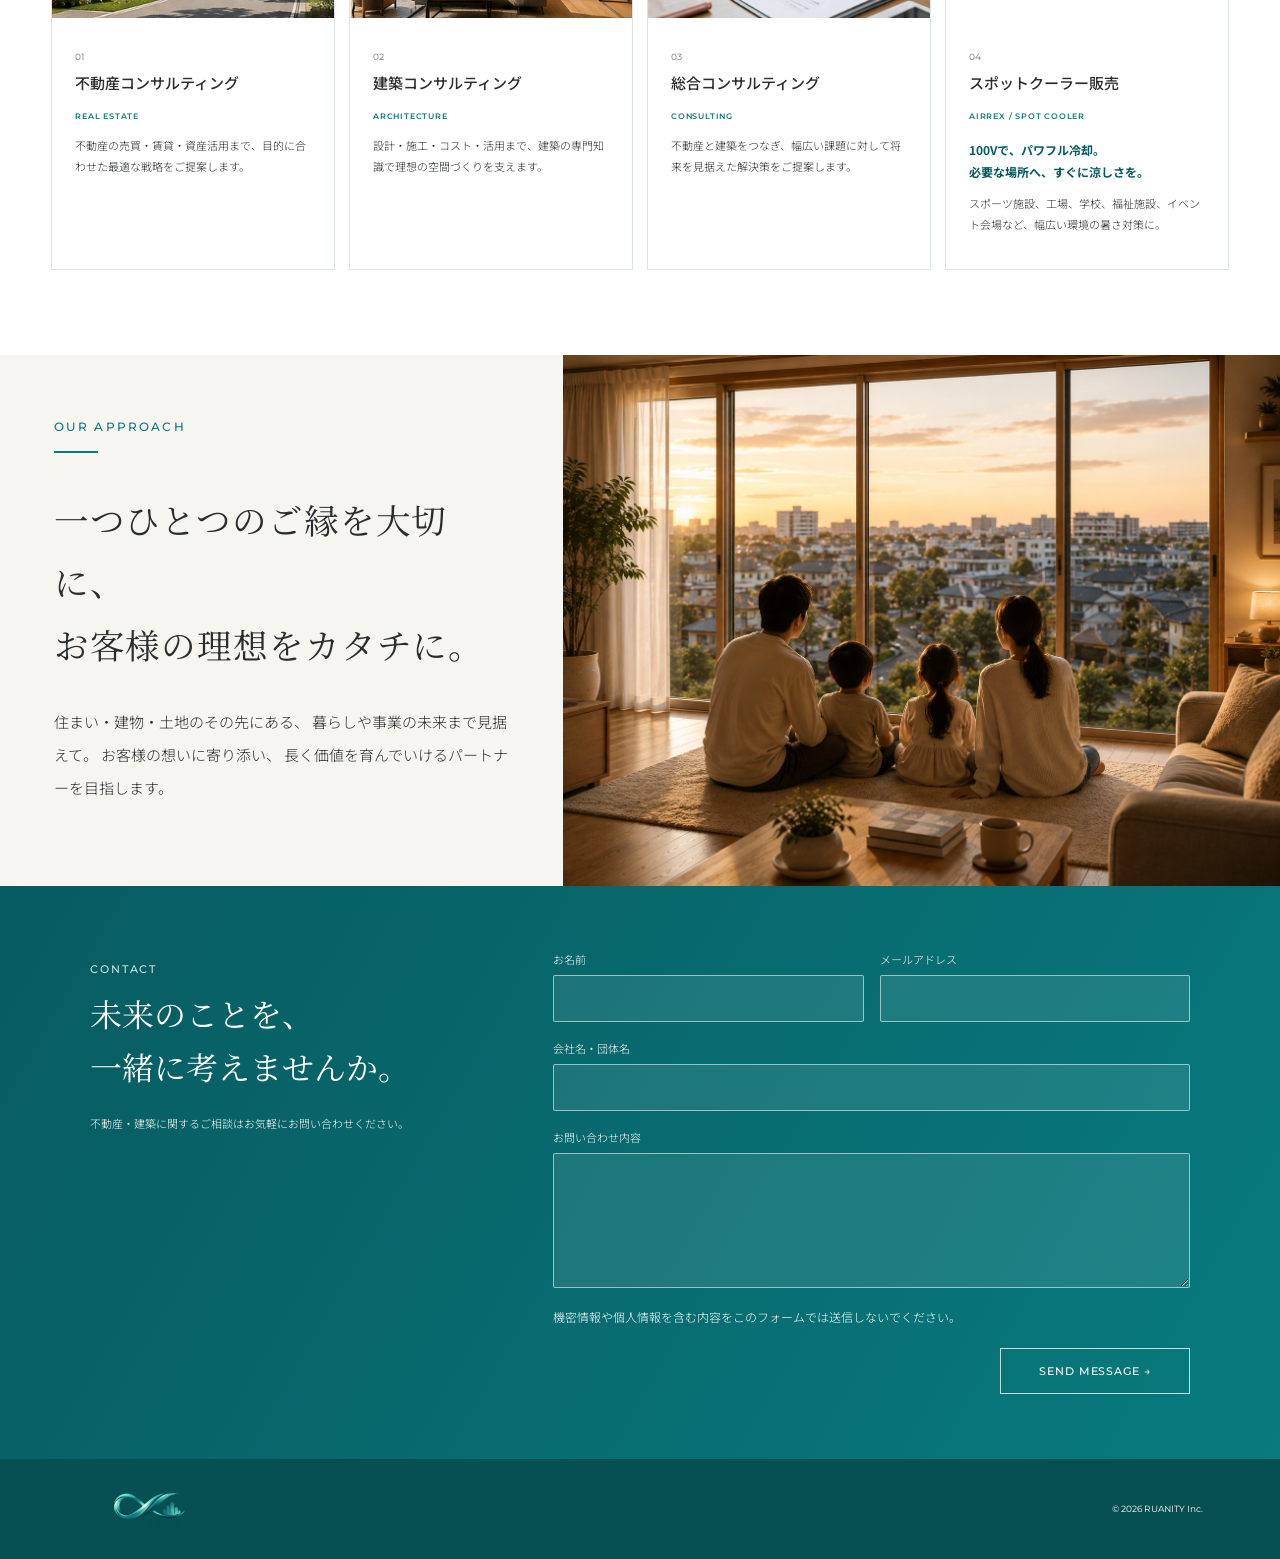
==== commit 4d4b193a: "Clarify contact privacy notice for text-only form" ====
--- a/index.html
+++ b/index.html
@@ -110,7 +110,7 @@
     <label class="field"><span>メールアドレス</span><input type="email" name="メールアドレス" required autocomplete="email"></label>
     <label class="field full"><span>会社名・団体名</span><input type="text" name="会社名・団体名" autocomplete="organization"></label>
     <label class="field full"><span>お問い合わせ内容</span><textarea name="お問い合わせ内容" required aria-describedby="contact-privacy-note"></textarea></label>
-    <p class="full" id="contact-privacy-note" style="margin:0;font-size:12px;line-height:1.8;">機密情報や個人情報を含む資料は、このフォームでは送信しないでください。</p>
+    <p class="full" id="contact-privacy-note" style="margin:0;font-size:12px;line-height:1.8;">機密情報や個人情報を含む内容をこのフォームでは送信しないでください。</p>
     <button type="submit">SEND MESSAGE →</button>
   </form>
 </section>
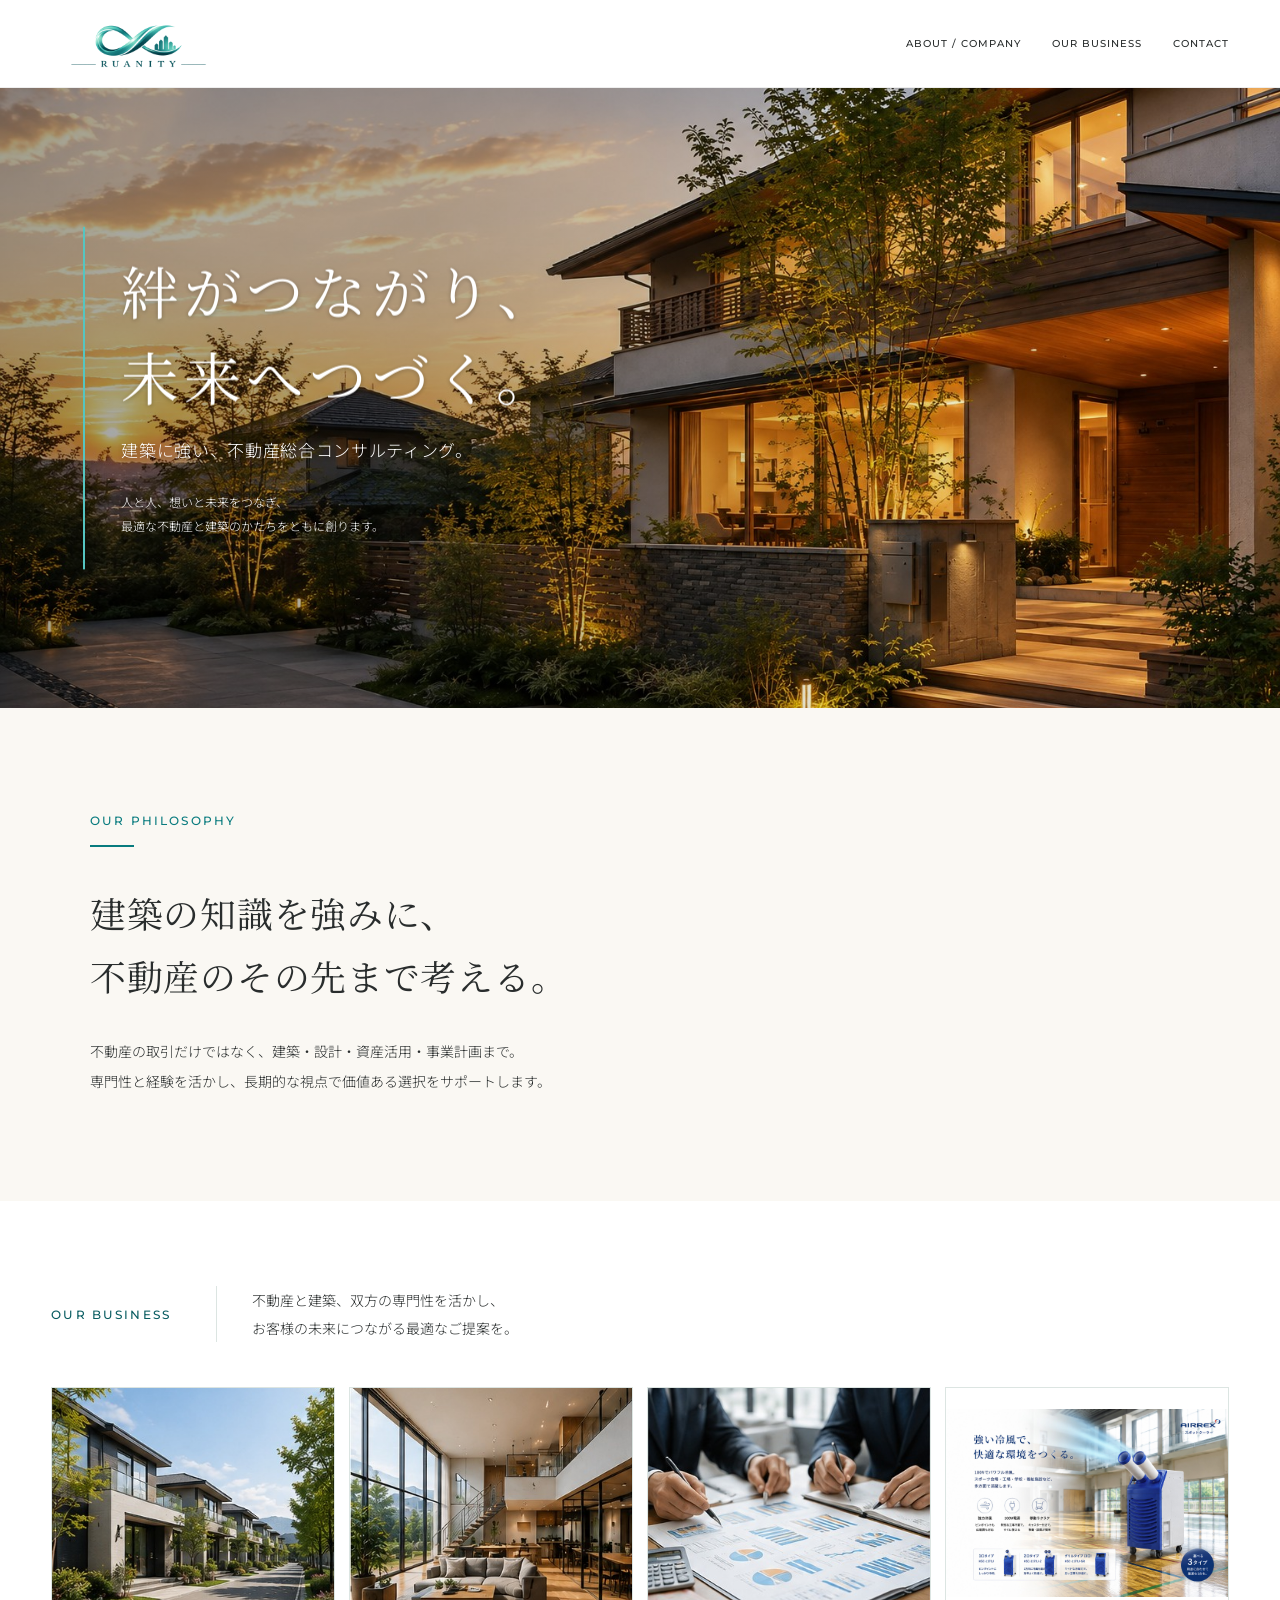
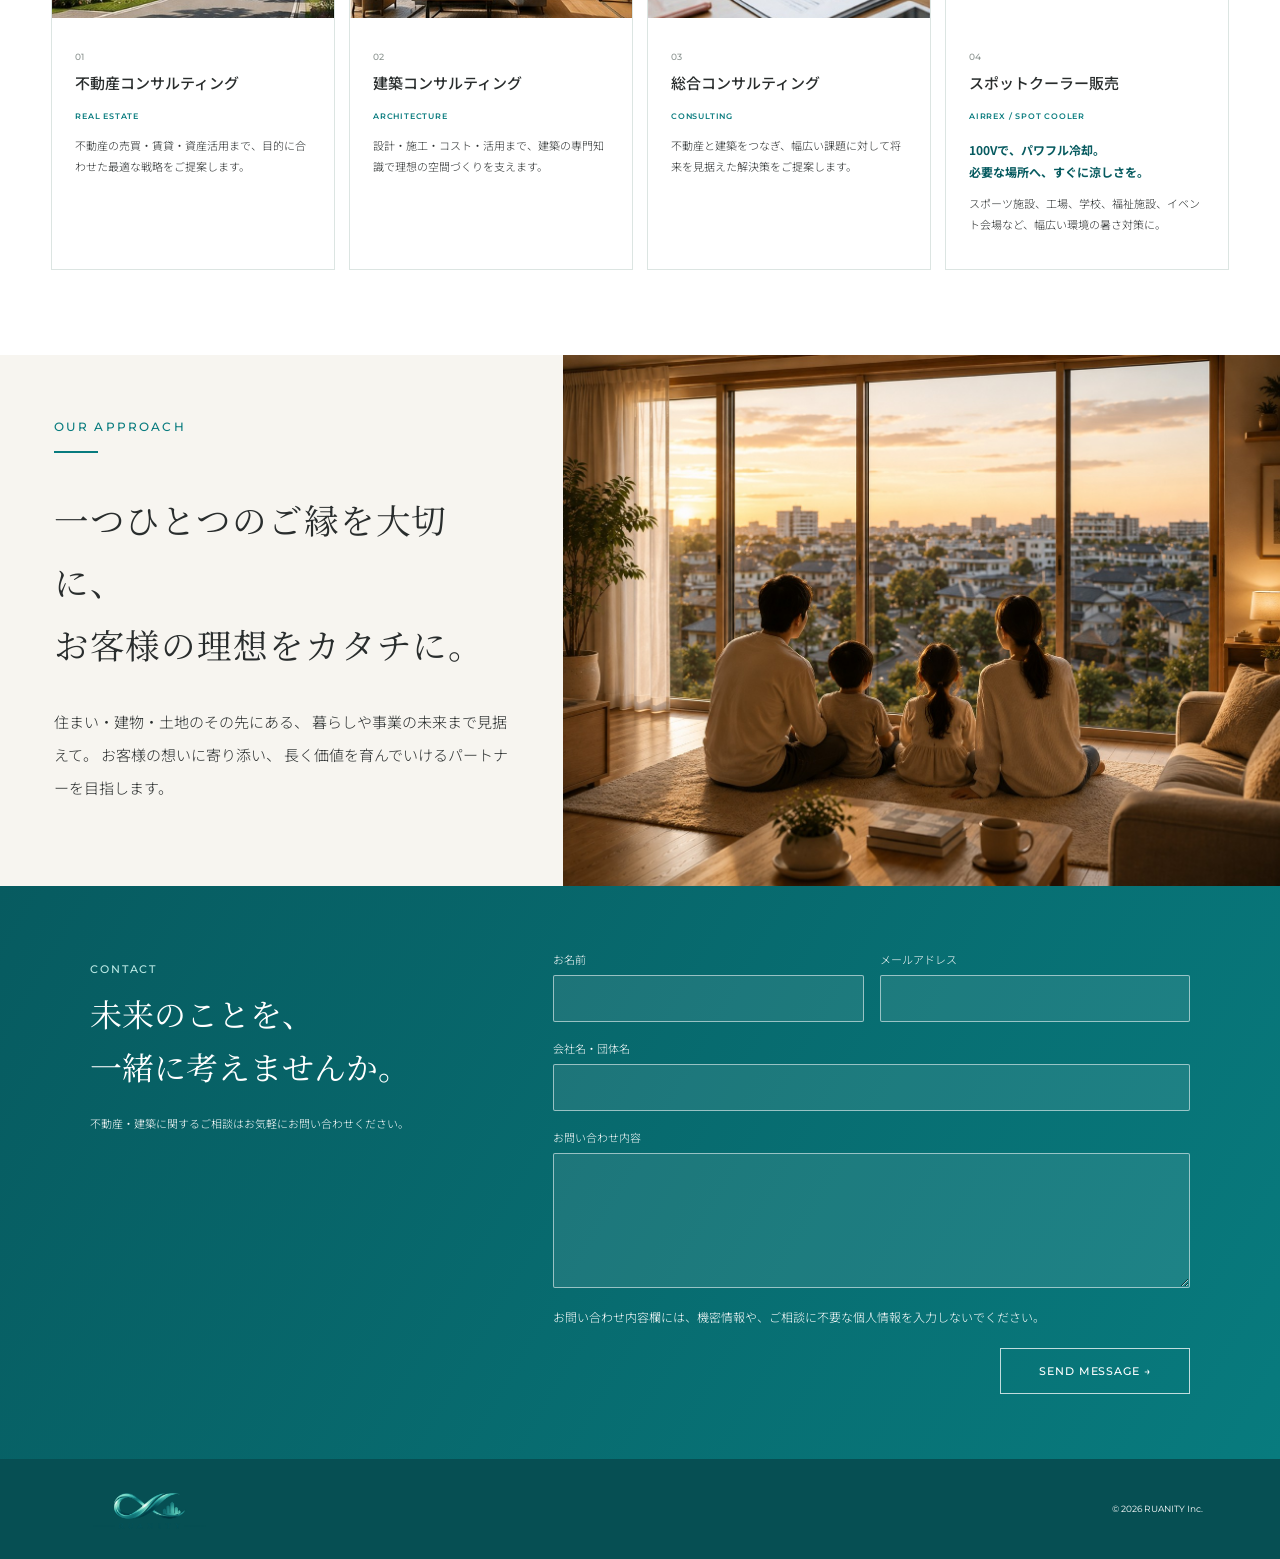
==== commit fcf28ea2: "Limit privacy notice to unnecessary information in message field" ====
--- a/index.html
+++ b/index.html
@@ -110,7 +110,7 @@
     <label class="field"><span>メールアドレス</span><input type="email" name="メールアドレス" required autocomplete="email"></label>
     <label class="field full"><span>会社名・団体名</span><input type="text" name="会社名・団体名" autocomplete="organization"></label>
     <label class="field full"><span>お問い合わせ内容</span><textarea name="お問い合わせ内容" required aria-describedby="contact-privacy-note"></textarea></label>
-    <p class="full" id="contact-privacy-note" style="margin:0;font-size:12px;line-height:1.8;">機密情報や個人情報を含む内容をこのフォームでは送信しないでください。</p>
+    <p class="full" id="contact-privacy-note" style="margin:0;font-size:12px;line-height:1.8;">お問い合わせ内容欄には、機密情報や、ご相談に不要な個人情報を入力しないでください。</p>
     <button type="submit">SEND MESSAGE →</button>
   </form>
 </section>
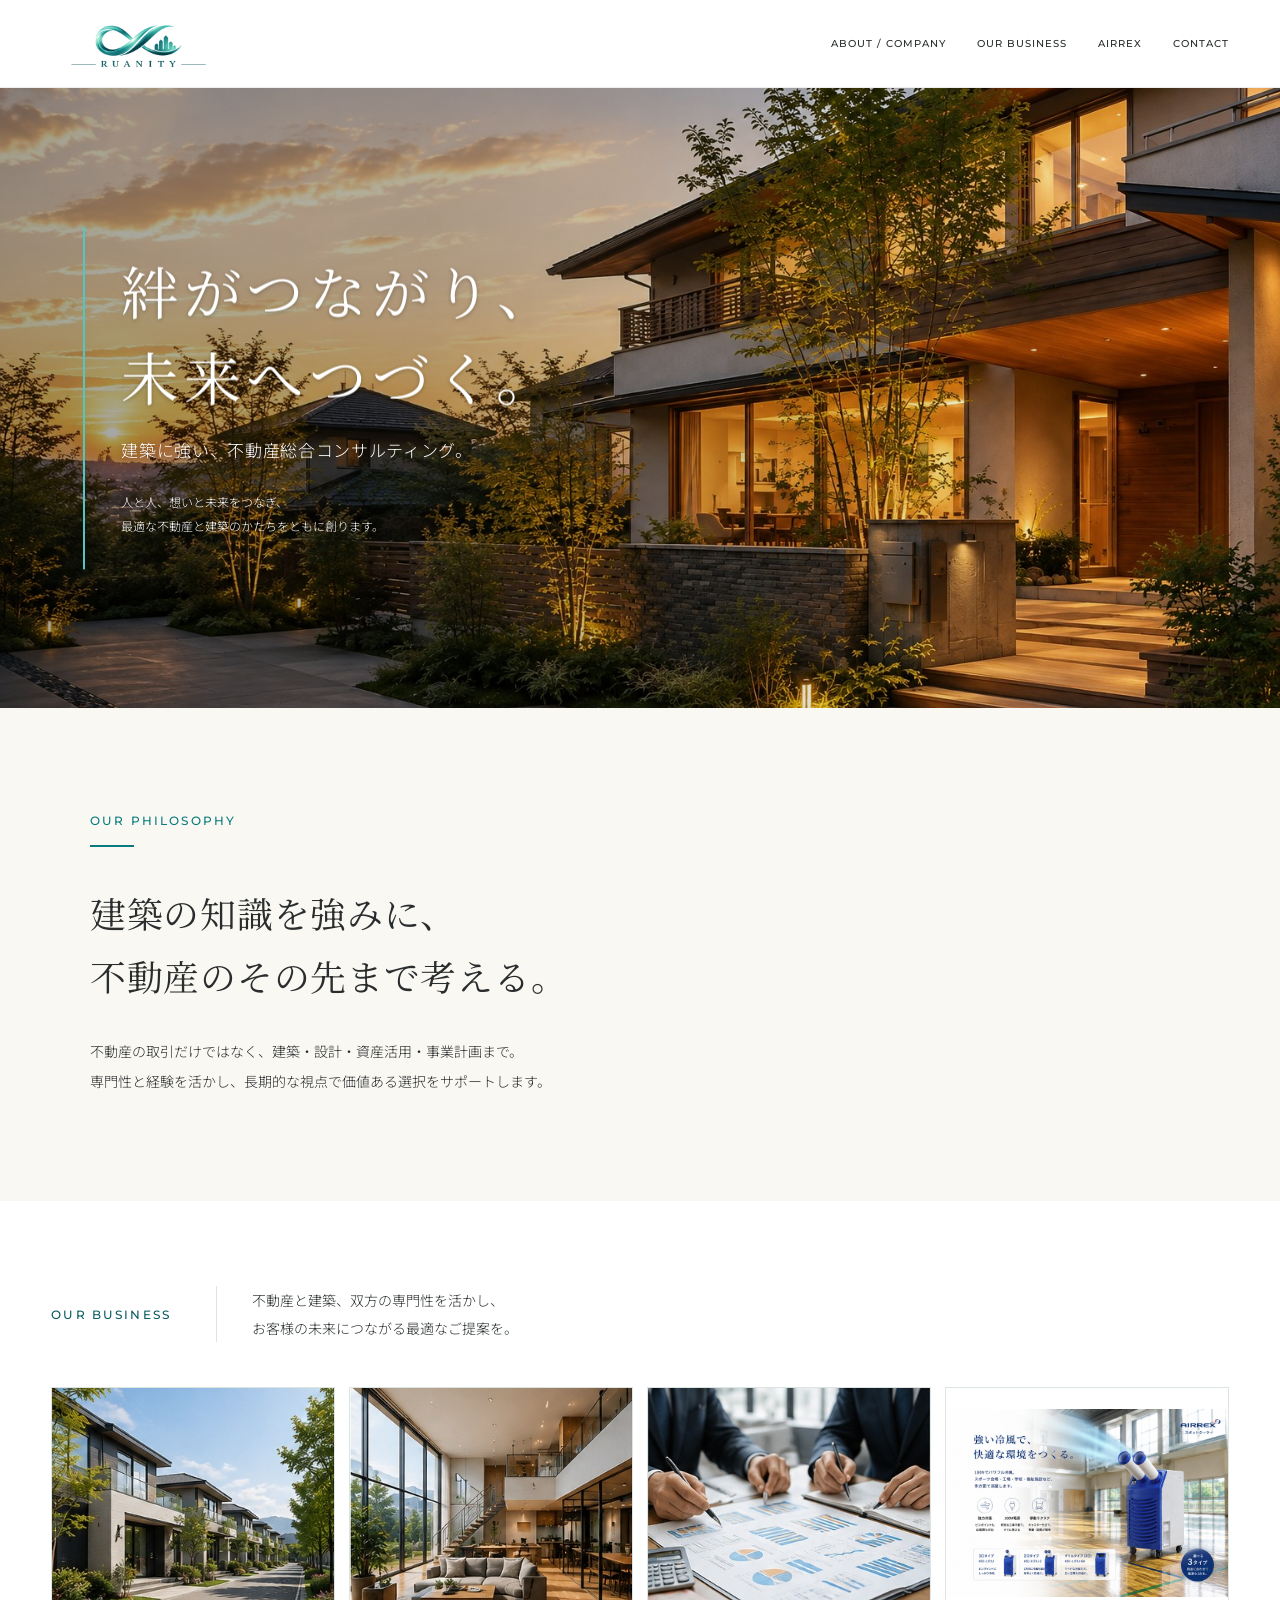
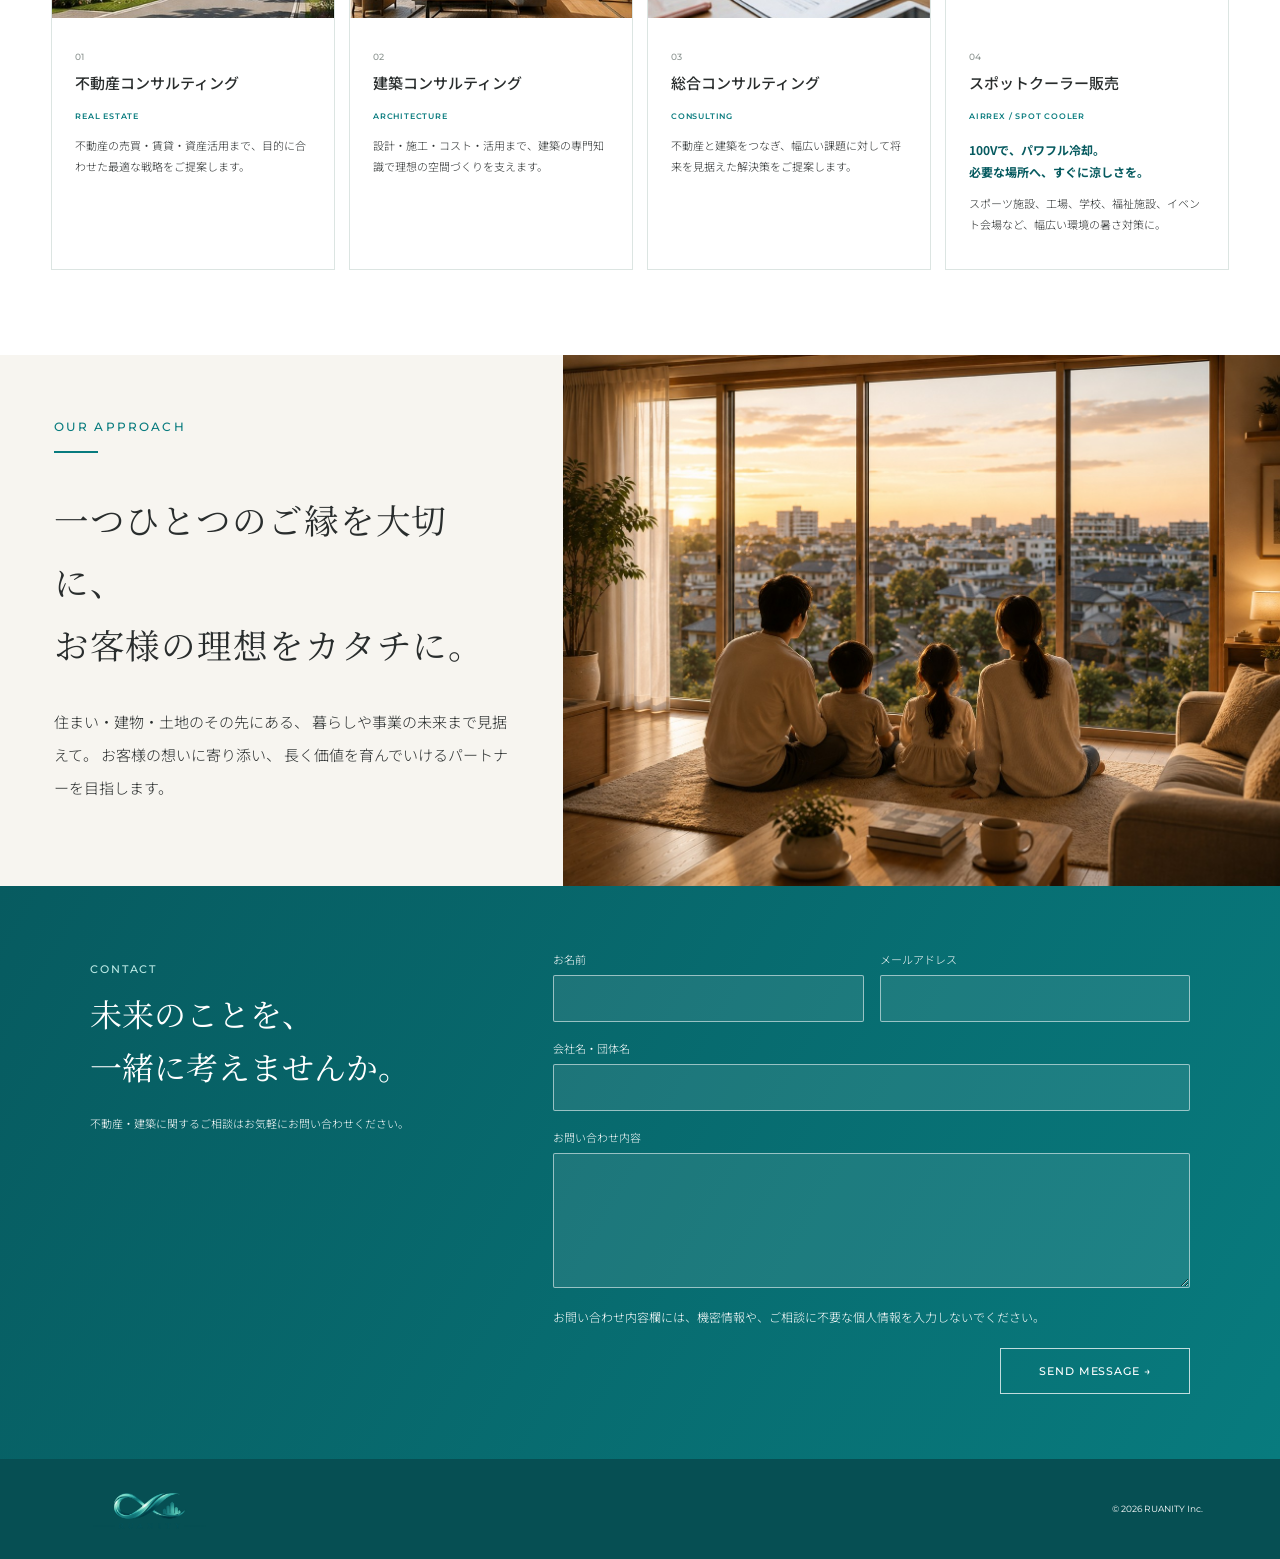
==== commit 818180d8: "Add AIRREX to main site navigation" ====
--- a/index.html
+++ b/index.html
@@ -19,6 +19,7 @@
   <nav>
   <a href="company.html">ABOUT / COMPANY</a>
   <a href="business.html">OUR BUSINESS</a>
+  <a href="airrex.html">AIRREX</a>
   <a href="#contact">CONTACT</a>
 </nav>
 </header>
@@ -104,6 +105,7 @@
   </div>
   <form class="contact-form" action="https://formsubmit.co/k.ishikawa@ruanity.com" method="POST">
     <input type="hidden" name="_subject" value="RUANITY Webサイトからのお問い合わせ">
+    <input type="hidden" name="_next" value="https://ruanity.com/thank-you.html">
     <input type="hidden" name="_captcha" value="false">
     <input type="text" name="_honey" style="display:none">
     <label class="field"><span>お名前</span><input type="text" name="お名前" required autocomplete="name"></label>
